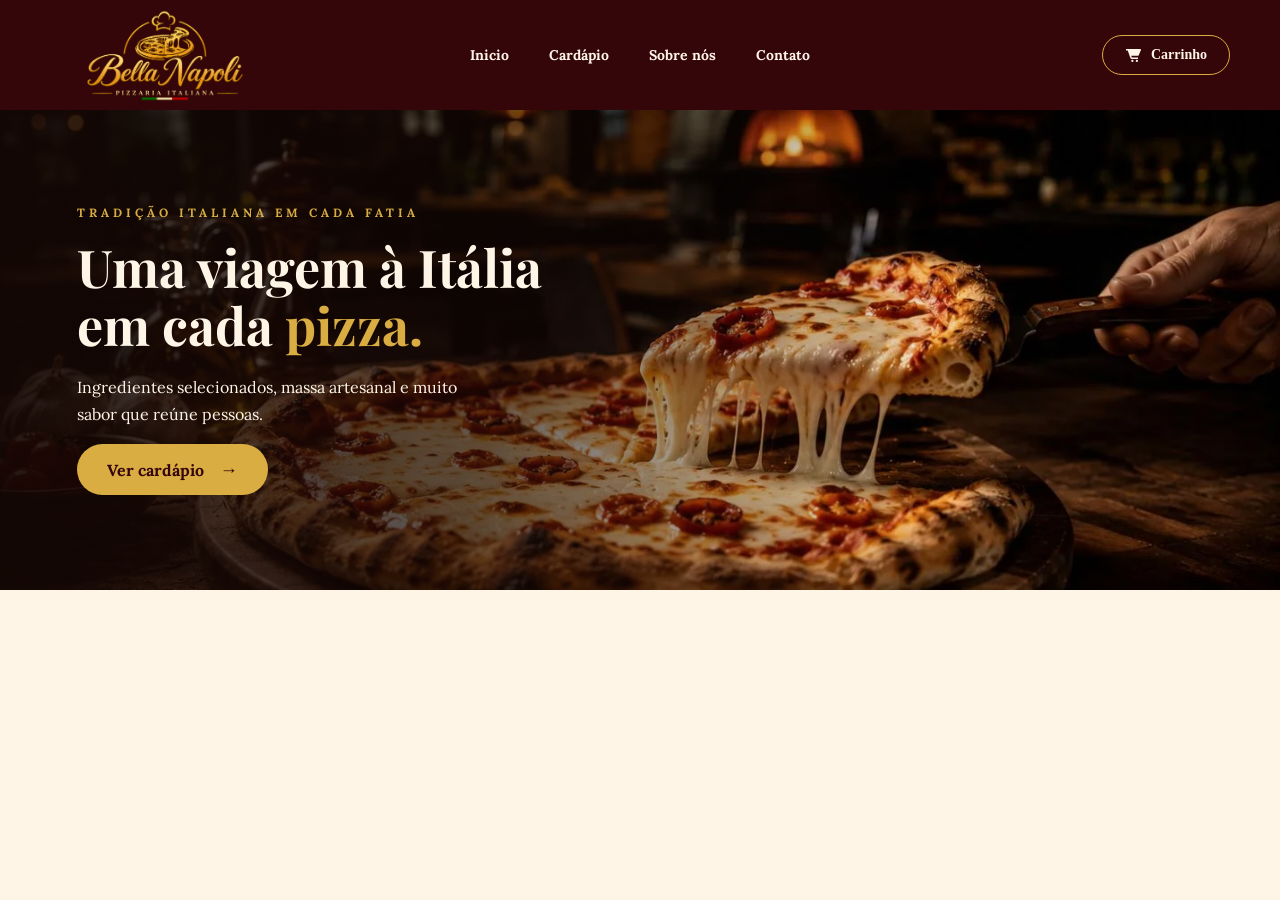
==== index.html @ bfe7753c "Primeiro commit - Bella Napoli" ====
<!DOCTYPE html>
<html lang="pt-br">

<head>
    <meta charset="UTF-8">
    <meta name="viewport" content="width=device-width, initial-scale=1.0">
    <title>Bella Napoli | Pizzaria Italiana</title>
    <link rel="stylesheet" href="style.css">
    <link href="https://unpkg.com/boxicons@2.1.4/css/boxicons.min.css" rel="stylesheet">

    <link rel="preconnect" href="https://fonts.googleapis.com">
    <link rel="preconnect" href="https://fonts.gstatic.com" crossorigin>
    <link
        href="https://fonts.googleapis.com/css2?family=Playfair+Display:wght@400;500;600;700&family=Lora:wght@400;500;600;700&family=Cormorant+Garamond:wght@400;500;600;700&display=swap"
        rel="stylesheet">

</head>

<body>
    <header>
        <div class="logo">
            <a href="#">
                <img src="img/logo.png" alt="">
            </a>
        </div>


        <nav>
            <a href="#" class="ativo">Inicio</a>
            <a href="#" class="ativo">Cardápio</a>
            <a href="#" class="ativo">Sobre nós</a>
            <a href="#" class="ativo">Contato</a>
        </nav>

        <button>
            <i class="bx bxs-cart-alt"></i>
            <a href="#">Carrinho</a>
        </button>

    </header>

    <main>

        <section class="hero">

            <div class="hero-conteudo ">

                <span class="hero-subtitulo">
                    TRADIÇÃO ITALIANA EM CADA FATIA
                </span>

                <h1>
                    Uma viagem à Itália <br>
                    em cada <span class="destaque">pizza.</span>

                </h1>

                <p>
                    Ingredientes selecionados, massa artesanal
                    e muito sabor que reúne pessoas.
                </p>

                <a href="#cardapio" class="btn-cardapio">
                    Ver cardápio <span>→</span>
                </a>
            </div>

        </section>

    </main>
</body>

</html>
---- style.css ----
body {
    background-color: #fff5e7;
    margin: 0;
}

header {
    background-color: #350609;
    width: 100%;
    height: 110px;

    display: flex;
    justify-content: space-between;
    align-items: center;
    padding: 0 50px;
    box-sizing: border-box;
    position: relative;
}

nav {
    display: flex;
    gap: 40px;
    left: 50%;
    position: absolute;
    transform: translateX(-50%);
    align-items: center;
    font-size: 14px;
    font-family: Georgia, 'Times New Roman', Times, serif;
    font-weight: bold;
}

nav a {
    color: #fff5e7;
    text-decoration: none;
    position: relative;
    transition: color 0.3s ease;

}

nav a,
p,
button {
    font-family: 'Lora', serif;
}

nav a:hover {
    color: #d9ad42;
}

nav a::after {
    content: "";
    position: absolute;
    left: 0;
    bottom: -20px;
    width: 100%;
    height: 3px;
    background-color: #d9ad42;
    transform: scaleX(0);
    transition: transform 0.3s ease;
}

nav a:hover::after {
    transform: scaleX(1);
}

.logo a {
    color: #fff5e7;
    font-size: 24px;
    font-weight: bold;
    display: flex;
    justify-content: space-between;
    text-decoration: none;
}

button {
    background-color: #350609;
    border: 1px solid #d9ad42;
    border-radius: 30px;
    padding: 10px 22px;
    display: flex;
    align-items: center;
    gap: 8px;
}

button a {
    color: #fff5e7;
    text-decoration: none;
    font-family: Georgia, 'Times New Roman', Times, serif;
    font-size: 14px;
    font-weight: 700;
}

.bxs-cart-alt {
    font-size: 18px;
    color: #fff5e7;
}

.logo img {
    width: 230px;
    height: auto;
    max-height: 95px;
    object-fit: contain;
    display: block;
}

.hero-subtitulo {
    display: block;
    color: #d9ad42;
    font-family: 'Lora', serif;
    font-size: 12px;
    font-weight: bold;
    letter-spacing: 4px;
    margin-bottom: 18px;
}

.hero h1 {
    color: #fff5e7;
    font-family: 'Playfair Display', serif;
    font-size: 52px;
    line-height: 1.12;
    margin: 0 0 20px;
}

.hero .destaque {
    color: #d9ad42;
}

.hero p {
    max-width: 420px;
}

.btn-cardapio span {
    margin-left: 12px;
    font-size: 18px;
}

.hero {
    min-height: 480px;

    background-image:
        linear-gradient(90deg,
            rgba(20, 7, 4, 0.92) 0%,
            rgba(20, 7, 4, 0.65) 38%,
            rgba(20, 7, 4, 0.05) 72%),
        url("img/baner.webp");

    background-size: cover;
    background-position: center;
    background-repeat: no-repeat;

    display: flex;
    align-items: center;
    padding: 40px 6%;
    box-sizing: border-box;
}

.hero p {
    color: #fff5e7;
    max-width: 420px;
    font-size: 16px;
    line-height: 1.7;
}

.btn-cardapio {
    display: inline-block;
    background-color: #d9ad42;
    color: #350609;
    padding: 14px 30px;
    border-radius: 30px;
    text-decoration: none;
    font-family: 'Lora', serif;
    font-weight: bold;
    transition: 0.3s ease;
}

.btn-cardapio:hover {
    background-color: #fff5e7;
    transform: translateY(-2px);
}

/* Notebook e telas médias */
@media (max-width: 1024px) {
    header {
        padding: 0 25px;
    }

    nav {
        gap: 20px;
    }

    .hero h1 {
        font-size: 44px;
    }
}

/* Celulares */
@media (max-width: 768px) {
    header {
        height: auto;
        min-height: 100px;
        padding: 15px 20px;
        flex-wrap: wrap;
        gap: 15px;
    }

    .logo img {
        width: 160px;
        max-height: 70px;
    }

    nav {
        position: static;
        transform: none;
        order: 3;
        width: 100%;
        justify-content: center;
        flex-wrap: wrap;
        gap: 15px;
    }

    nav a {
        font-size: 13px;
    }

    nav a::after {
        bottom: -6px;
    }

    header button {
        padding: 8px 12px;
    }

    .hero {
        min-height: 420px;
        padding: 35px 24px;
        background-position: center;
    }

    .hero-conteudo {
        max-width: 100%;
    }

    .hero h1 {
        font-size: 36px;
    }

    .hero p {
        font-size: 15px;
        line-height: 1.6;
    }

    .hero-subtitulo {
        font-size: 10px;
        letter-spacing: 2px;
    }
}

/* Celulares bem estreitos */
@media (max-width: 375px) {
    .hero h1 {
        font-size: 30px;
    }

    .logo img {
        width: 135px;
    }

    nav {
        gap: 10px;
    }
}
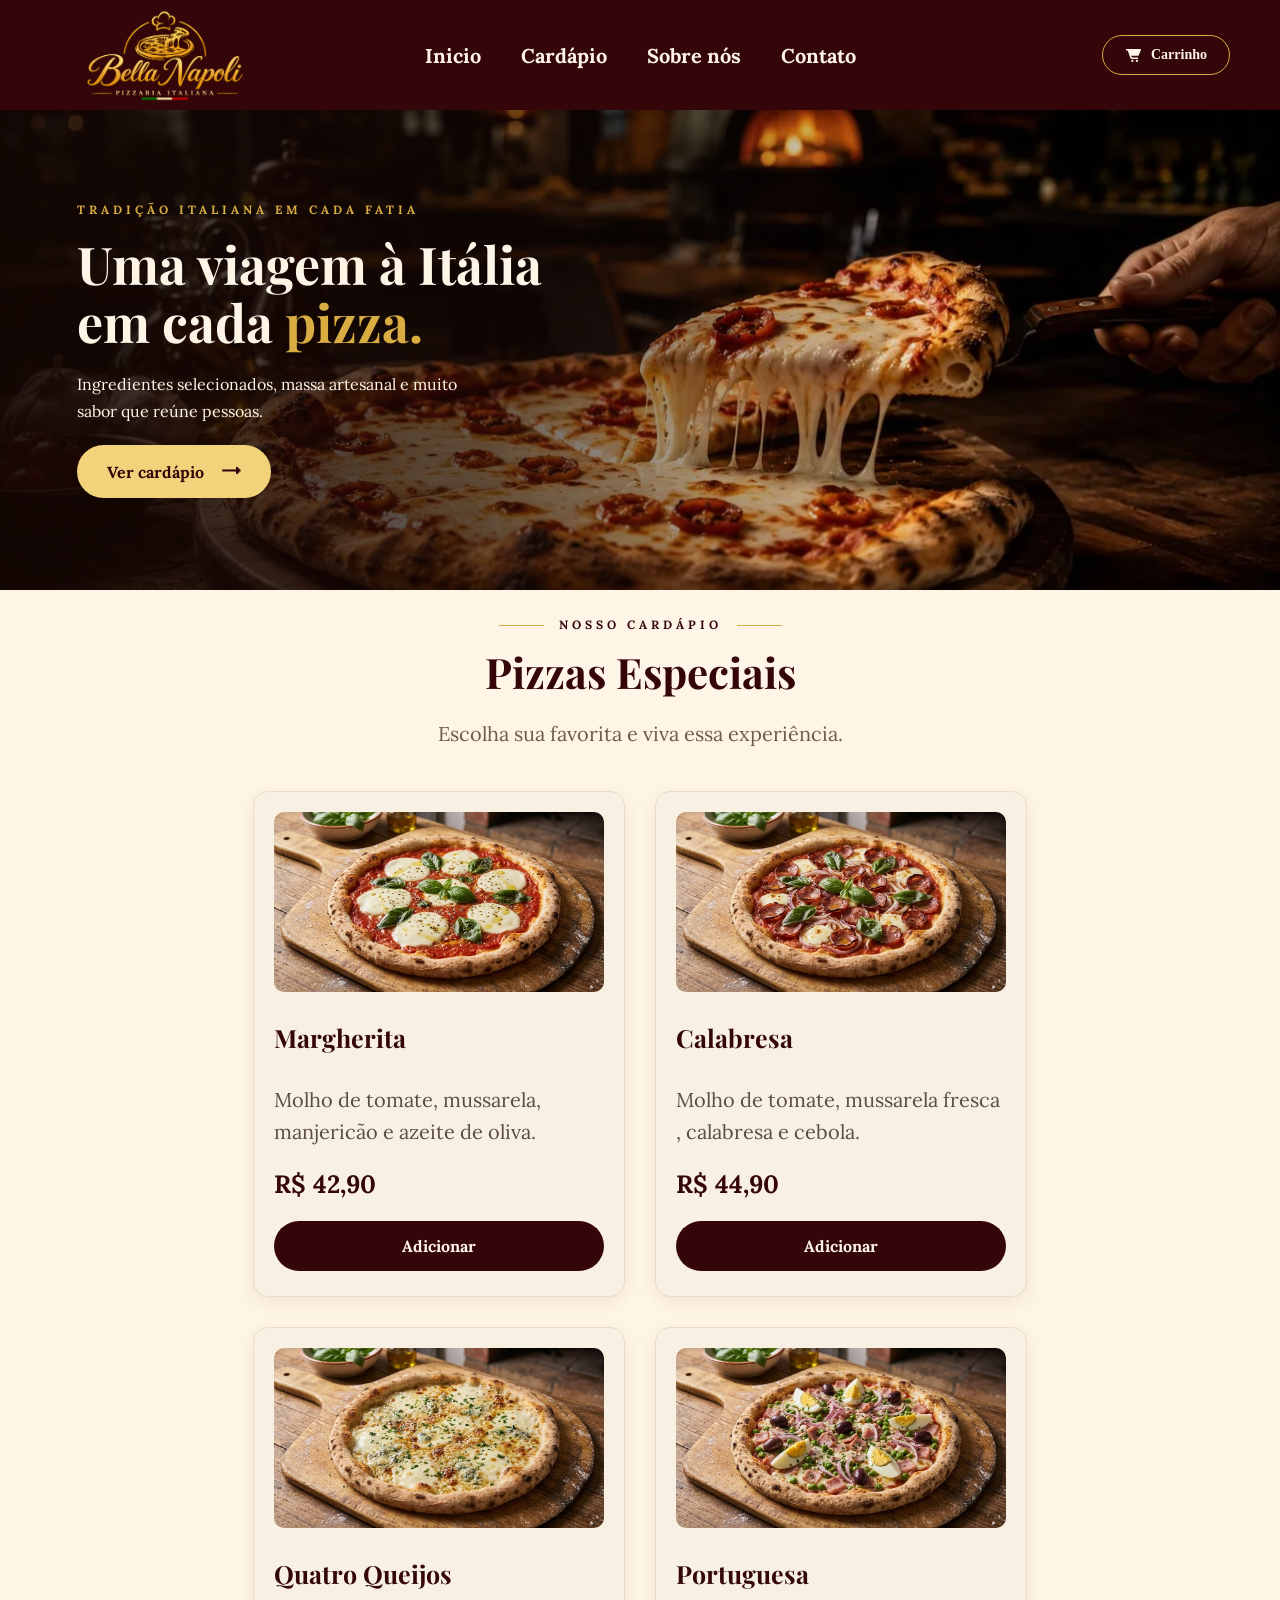
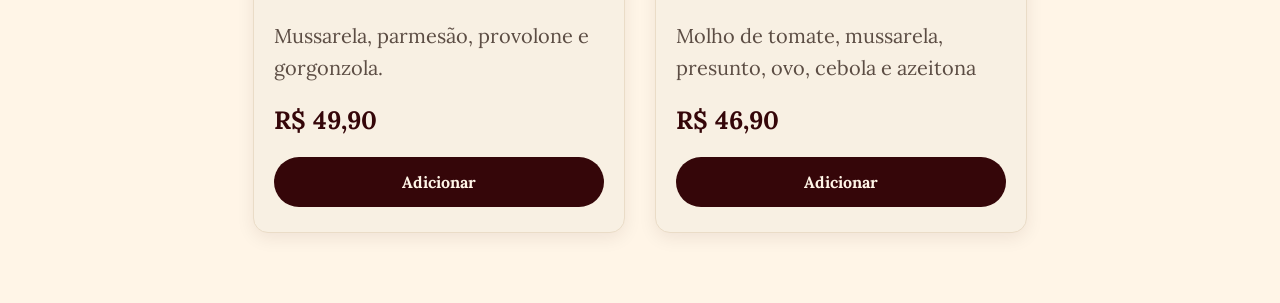
==== commit eb066520: "Estiliza botões dos cards" ====
--- a/index.html
+++ b/index.html
@@ -26,8 +26,8 @@
 
 
         <nav>
-            <a href="#" class="ativo">Inicio</a>
-            <a href="#" class="ativo">Cardápio</a>
+            <a href="index.html" class="ativo">Inicio</a>
+            <a href="cardapio.html" class="ativo">Cardápio</a>
             <a href="#" class="ativo">Sobre nós</a>
             <a href="#" class="ativo">Contato</a>
         </nav>
@@ -61,8 +61,66 @@
                 </p>
 
                 <a href="#cardapio" class="btn-cardapio">
-                    Ver cardápio <span>→</span>
+                    Ver cardápio <span class="seta">⭢</span>
                 </a>
+            </div>
+
+        </section>
+
+        <section class="cardapio" id="cardapio">
+
+            <div class="cardapio-conteudo">
+
+                <span class="cardapio-subtitulo">
+                    <span class="linha-dourada"></span>
+                    NOSSO CARDÁPIO
+                    <span class="linha-dourada"></span>
+                </span>
+
+                <h2>Pizzas <span>Especiais</span></h2>
+
+                <p>Escolha sua favorita e viva essa experiência.</p>
+
+            </div>
+
+            <!-- CARDS DAS PIZZAS -->
+
+            <div class="card-container">
+
+
+                <div class="card">
+                    <img src="img/Pizza de Margherita.jpg" alt="Pizza Margherita">
+                    <h3>Margherita</h3>
+                    <p>Molho de tomate, mussarela, manjericão e azeite de oliva.</p>
+                    <span>R$ 42,90</span>
+                    <button class="btn-adicionar">Adicionar</button>
+                </div>
+                <div class="card">
+                    <img src="img/Pizza de Calabresa.jpg" alt="Pizza Calabresa">
+
+                    <h3>Calabresa</h3>
+                    <p>Molho de tomate, mussarela fresca , calabresa e cebola.</p>
+                    <span>R$ 44,90</span>
+                    <button class="btn-adicionar">Adicionar</button>
+                </div>
+                <div class="card">
+                    <img src="img/Pizza 4 Queijos.jpg" alt="Pizza Quatro Queijos">
+
+                    <h3>Quatro Queijos</h3>
+                    <p>Mussarela, parmesão, provolone e gorgonzola.</p>
+                    <span>R$ 49,90</span>
+                    <button class="btn-adicionar">Adicionar</button>
+
+                </div>
+                <div class="card">
+                    <img src="img/Pizza de portuguesa.jpg" alt="Pizza Portuguesa">
+
+                    <h3>Portuguesa</h3>
+                    <p>Molho de tomate, mussarela, presunto, ovo, cebola e azeitona</p>
+                    <span>R$ 46,90</span>
+                    <button class="btn-adicionar">Adicionar</button>
+                </div>
+
             </div>
 
         </section>
--- a/style.css
+++ b/style.css
@@ -33,6 +33,7 @@
     text-decoration: none;
     position: relative;
     transition: color 0.3s ease;
+    font-size: 20px;
 
 }
 
@@ -158,11 +159,16 @@
     max-width: 420px;
     font-size: 16px;
     line-height: 1.7;
+    margin-bottom: 20px;
 }
 
 .btn-cardapio {
-    display: inline-block;
-    background-color: #d9ad42;
+    display: inline-flex;
+    align-items: center;
+    justify-content: center;
+    gap: 5px;
+
+    background-color: #f2d27a;
     color: #350609;
     padding: 14px 30px;
     border-radius: 30px;
@@ -171,6 +177,14 @@
     font-weight: bold;
     transition: 0.3s ease;
 }
+
+.btn-cardapio .seta {
+    margin-left: 12px;
+    font-size: 20px;
+    font-weight: 600;
+    display: inline-block;
+}
+
 
 .btn-cardapio:hover {
     background-color: #fff5e7;
@@ -267,4 +281,158 @@
     nav {
         gap: 10px;
     }
+}
+
+.cardapio {
+    background-color: #fff5e7;
+    padding: 25px 6% 70px;
+    text-align: center;
+}
+
+.cardapio-conteudo {
+    max-width: 800px;
+    margin: 0 auto;
+}
+
+.cardapio-subtitulo {
+    display: block;
+    color: #350609;
+    font-family: 'Lora', serif;
+    font-size: 12px;
+    font-weight: bold;
+    letter-spacing: 4px;
+    margin-bottom: 2px;
+
+
+    display: flex;
+    align-items: center;
+    justify-content: center;
+    gap: 15px;
+
+}
+
+.cardapio h2 {
+    color: #350609;
+    font-family: 'Playfair Display', serif;
+    font-size: 42px;
+    margin: 0 0 8px;
+}
+}
+
+.cardapio,
+h2,
+span {
+    color: #350609
+}
+
+.cardapio,
+p {
+    color: #6d5b50;
+    font-size: 20px;
+    font-family: 'lora' serif;
+    line-height: 1.7;
+    margin: 0;
+
+}
+
+.linha-dourada {
+    background-color: #d9ad42;
+    width: 45px;
+    height: 1px;
+}
+
+
+/* Organiza os cards */
+.card-container {
+    display: flex;
+    justify-content: center;
+    align-items: stretch;
+    flex-wrap: wrap;
+    gap: 30px;
+    margin-top: 40px;
+
+}
+
+/* Aparência de cada card */
+.card {
+    background-color: #f8f0e3;
+    width: 330px;
+    border: 1px solid #eadcc7;
+    border-radius: 15px;
+    overflow: hidden;
+    box-shadow: 0 5px 18px rgba(53, 6, 9, 0.08);
+    transition: transform 0.3s ease, box-shadow 0.3s ease;
+}
+
+/* Efeito ao passar o mouse */
+.card:hover {
+    transform: translateY(-5px);
+    box-shadow: 0 10px 25px rgba(53, 6, 9, 0.15);
+}
+
+/* Foto da pizza */
+.card img {
+    width: 100%;
+    height: 180px;
+    object-fit: cover;
+    display: block;
+}
+
+/* Informações da pizza */
+.card {
+    padding: 20px;
+    text-align: left;
+}
+
+.card h3 {
+    color: #350609;
+    font-family: 'Playfair Display', serif;
+    font-size: 25px;
+    margin: 1 0 10px;
+}
+
+.card p {
+    color: #5c4d44;
+    font-family: 'Lora', serif;
+    font-size: 20px;
+    line-height: 1.6;
+    margin: 0 0 15px;
+}
+
+.card span {
+    display: block;
+    color: #350609;
+    font-family: 'Lora', serif;
+    font-weight: bold;
+    font-size: 25px;
+    margin-bottom: 15px;
+}
+
+.card img {
+    border-radius: 10px;
+    width: 100%;
+}
+
+.btn-adicionar {
+    display: block;
+    width: 100%;
+    margin: 15px auto 5px;
+
+    background-color: #350609;
+    color: #fff5e7;
+    border: none;
+    border-radius: 25px;
+    padding: 15px 18px;
+
+    font-family: 'Lora', serif;
+    font-size: 16px;
+    font-weight: bold;
+
+    cursor: pointer;
+    transition: 0.3s ease;
+}
+
+.btn-adicionar:hover {
+    background-color: #5a1015;
+    transform: translateY(-2px);
 }
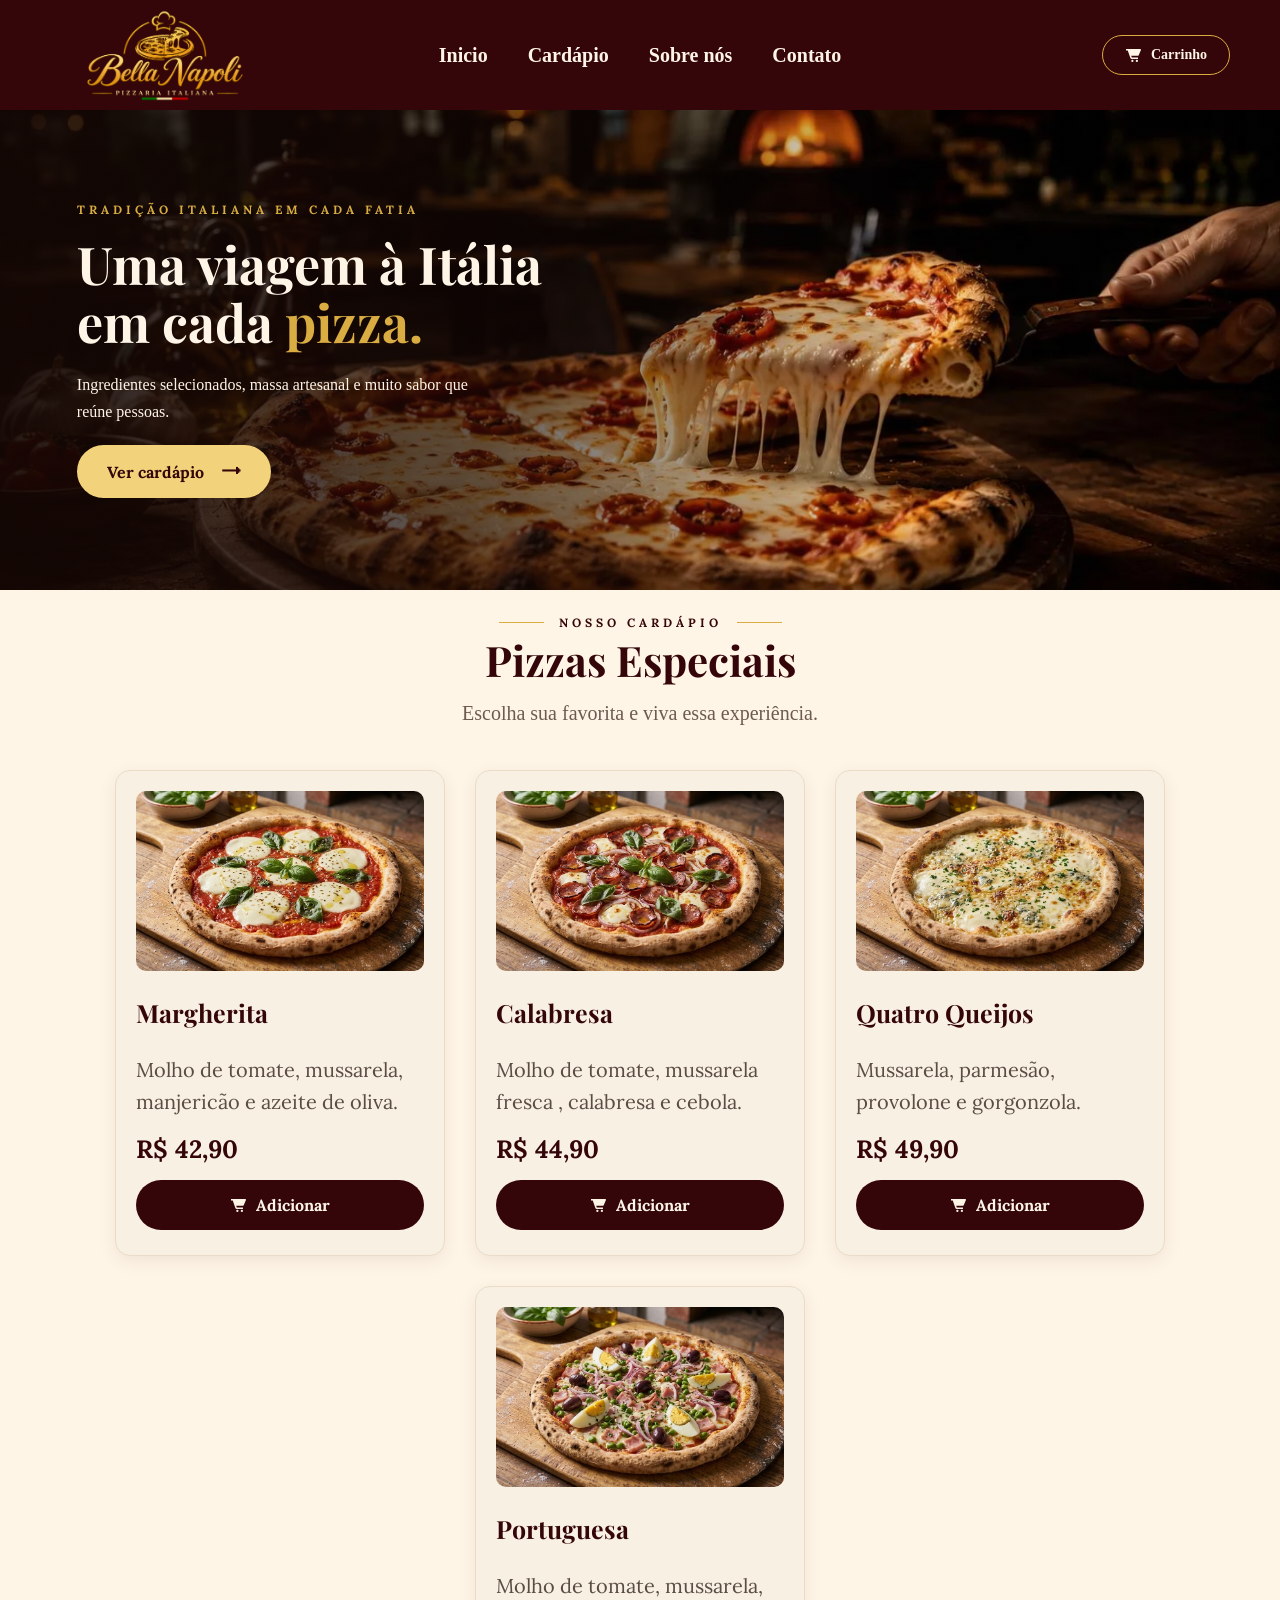
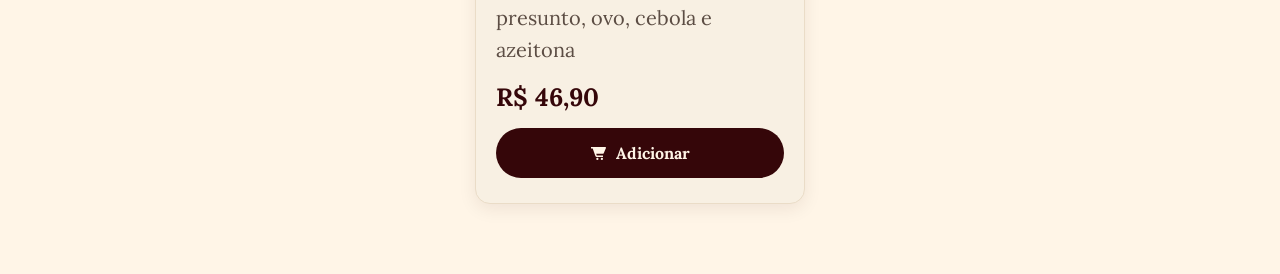
==== commit 5b3b1624: "Atualiza layout dos cards de pizza" ====
--- a/index.html
+++ b/index.html
@@ -93,7 +93,9 @@
                     <h3>Margherita</h3>
                     <p>Molho de tomate, mussarela, manjericão e azeite de oliva.</p>
                     <span>R$ 42,90</span>
-                    <button class="btn-adicionar">Adicionar</button>
+                    <button class="btn-adicionar"> <i class="bx bxs-cart-alt"></i>
+                        Adicionar
+                    </button>
                 </div>
                 <div class="card">
                     <img src="img/Pizza de Calabresa.jpg" alt="Pizza Calabresa">
@@ -101,7 +103,9 @@
                     <h3>Calabresa</h3>
                     <p>Molho de tomate, mussarela fresca , calabresa e cebola.</p>
                     <span>R$ 44,90</span>
-                    <button class="btn-adicionar">Adicionar</button>
+                    <button class="btn-adicionar"> <i class="bx bxs-cart-alt"></i>
+                        Adicionar
+                    </button>
                 </div>
                 <div class="card">
                     <img src="img/Pizza 4 Queijos.jpg" alt="Pizza Quatro Queijos">
@@ -109,7 +113,9 @@
                     <h3>Quatro Queijos</h3>
                     <p>Mussarela, parmesão, provolone e gorgonzola.</p>
                     <span>R$ 49,90</span>
-                    <button class="btn-adicionar">Adicionar</button>
+                    <button class="btn-adicionar"> <i class="bx bxs-cart-alt"></i>
+                        Adicionar
+                    </button>
 
                 </div>
                 <div class="card">
@@ -118,7 +124,9 @@
                     <h3>Portuguesa</h3>
                     <p>Molho de tomate, mussarela, presunto, ovo, cebola e azeitona</p>
                     <span>R$ 46,90</span>
-                    <button class="btn-adicionar">Adicionar</button>
+                    <button class="btn-adicionar"> <i class="bx bxs-cart-alt"></i>
+                        Adicionar
+                    </button>
                 </div>
 
             </div>
--- a/style.css
+++ b/style.css
@@ -37,9 +37,7 @@
 
 }
 
-nav a,
-p,
-button {
+nav a p button {
     font-family: 'Lora', serif;
 }
 
@@ -317,16 +315,12 @@
     font-size: 42px;
     margin: 0 0 8px;
 }
-}
-
-.cardapio,
-h2,
-span {
+
+.cardapio h2 span {
     color: #350609
 }
 
-.cardapio,
-p {
+.cardapio p {
     color: #6d5b50;
     font-size: 20px;
     font-family: 'lora' serif;
@@ -362,6 +356,8 @@
     overflow: hidden;
     box-shadow: 0 5px 18px rgba(53, 6, 9, 0.08);
     transition: transform 0.3s ease, box-shadow 0.3s ease;
+    box-sizing: border-box;
+
 }
 
 /* Efeito ao passar o mouse */
@@ -382,6 +378,9 @@
 .card {
     padding: 20px;
     text-align: left;
+    display: flex;
+    flex-direction: column;
+
 }
 
 .card h3 {
@@ -397,6 +396,7 @@
     font-size: 20px;
     line-height: 1.6;
     margin: 0 0 15px;
+    flex-grow: 1;
 }
 
 .card span {
@@ -413,9 +413,15 @@
     width: 100%;
 }
 
+
 .btn-adicionar {
-    display: block;
+    display: flex;
+    align-items: center;
+    justify-content: center;
+    gap: 8px;
+
     width: 100%;
+    box-sizing: border-box;
     margin: 15px auto 5px;
 
     background-color: #350609;
@@ -430,6 +436,13 @@
 
     cursor: pointer;
     transition: 0.3s ease;
+    margin-top: auto;
+}
+
+.btn-adicionar i {
+    font-size: 18px;
+    color: #fff5e7;
+    flex-shrink: 0;
 }
 
 .btn-adicionar:hover {
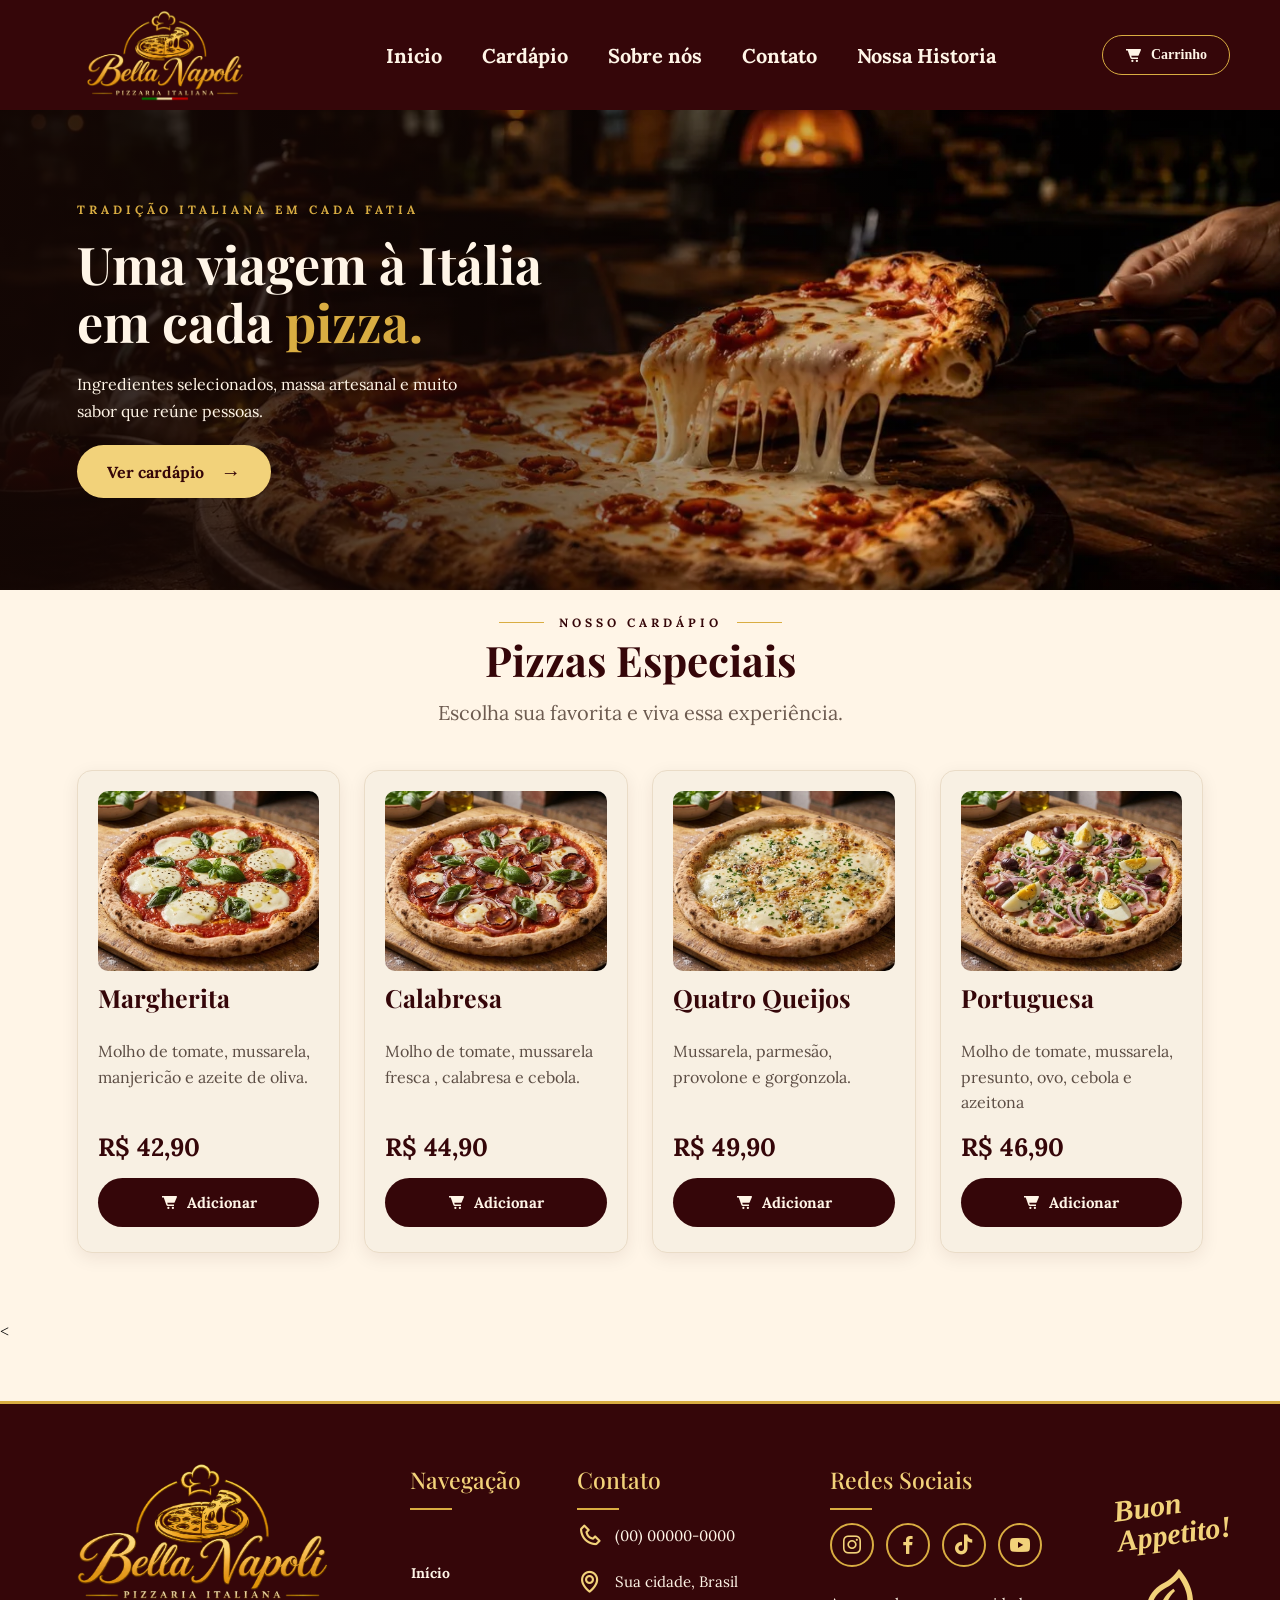
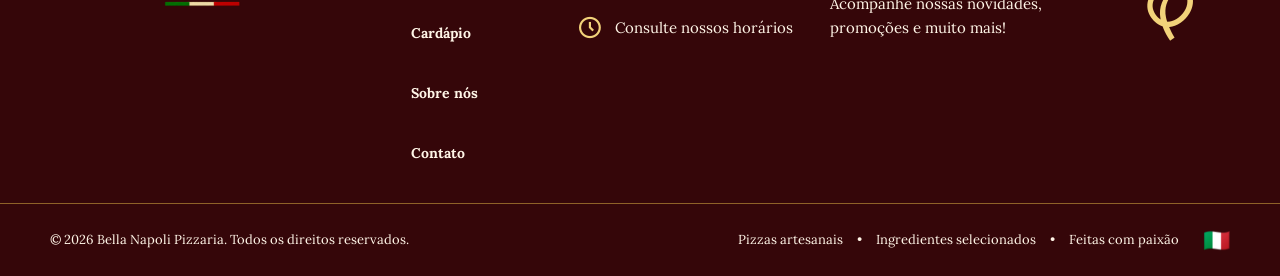
==== commit 9825fda4: "footer novo" ====
--- a/index.html
+++ b/index.html
@@ -30,6 +30,7 @@
             <a href="cardapio.html" class="ativo">Cardápio</a>
             <a href="#" class="ativo">Sobre nós</a>
             <a href="#" class="ativo">Contato</a>
+            <a href="#" class="ativo">Nossa Historia</a>
         </nav>
 
         <button>
@@ -61,7 +62,7 @@
                 </p>
 
                 <a href="#cardapio" class="btn-cardapio">
-                    Ver cardápio <span class="seta">⭢</span>
+                    Ver cardápio <span class="seta">→</span>
                 </a>
             </div>
 
@@ -134,6 +135,97 @@
         </section>
 
     </main>
+
+    <<footer class="footer">
+
+        <div class="conteudo-footer">
+
+            <!-- LOGO -->
+            <div class="logo-footer">
+                <img src="img/logo.png" alt="Bella Napoli">
+            </div>
+
+            <!-- NAVEGAÇÃO -->
+            <nav class="Navegacao-footer">
+                <h2>Navegação</h2>
+                <a href="index.html">Início</a>
+                <a href="#cardapio">Cardápio</a>
+                <a href="#">Sobre nós</a>
+                <a href="#">Contato</a>
+            </nav>
+
+            <!-- CONTATO -->
+            <div class="contato-footer">
+                <h2>Contato</h2>
+
+                <a href="#">
+                    <i class="bx bx-phone"></i>
+                    <span>(00) 00000-0000</span>
+                </a>
+
+                <p>
+                    <i class="bx bx-map"></i>
+                    <span>Sua cidade, Brasil</span>
+                </p>
+
+                <p>
+                    <i class="bx bx-time-five"></i>
+                    <span>Consulte nossos horários</span>
+                </p>
+            </div>
+
+            <!-- REDES SOCIAIS -->
+            <div class="redes-footer">
+                <h2>Redes Sociais</h2>
+
+                <div class="icones-redes">
+                    <a href="#" aria-label="Instagram">
+                        <i class="bx bxl-instagram"></i>
+                    </a>
+
+                    <a href="#" aria-label="Facebook">
+                        <i class="bx bxl-facebook"></i>
+                    </a>
+
+                    <a href="#" aria-label="TikTok">
+                        <i class="bx bxl-tiktok"></i>
+                    </a>
+
+                    <a href="#" aria-label="YouTube">
+                        <i class="bx bxl-youtube"></i>
+                    </a>
+                </div>
+
+                <p>
+                    Acompanhe nossas novidades,<br>
+                    promoções e muito mais!
+                </p>
+            </div>
+
+            <!-- DETALHE DECORATIVO -->
+            <div class="frase-footer">
+                <span>Buon<br>Appetito!</span>
+                <i class="bx bx-leaf"></i>
+            </div>
+
+        </div>
+
+        <!-- FAIXA INFERIOR -->
+        <div class="rodape-final">
+            <p>© 2026 Bella Napoli Pizzaria. Todos os direitos reservados.</p>
+
+            <div class="rodape-detalhes">
+                <span>Pizzas artesanais</span>
+                <span>•</span>
+                <span>Ingredientes selecionados</span>
+                <span>•</span>
+                <span>Feitas com paixão</span>
+                <span class="bandeira-italia">🇮🇹</span>
+            </div>
+        </div>
+
+        </footer>
+
 </body>
 
 </html>
--- a/style.css
+++ b/style.css
@@ -1,27 +1,31 @@
+*,
+*::before,
+*::after {
+    box-sizing: border-box;
+}
+
 body {
     background-color: #fff5e7;
     margin: 0;
 }
 
+/* CABEÇALHO */
 header {
     background-color: #350609;
     width: 100%;
-    height: 110px;
-
-    display: flex;
+    min-height: 110px;
+    display: grid;
+    grid-template-columns: auto 1fr auto;
     justify-content: space-between;
     align-items: center;
     padding: 0 50px;
-    box-sizing: border-box;
     position: relative;
 }
 
 nav {
     display: flex;
+    justify-self: center;
     gap: 40px;
-    left: 50%;
-    position: absolute;
-    transform: translateX(-50%);
     align-items: center;
     font-size: 14px;
     font-family: Georgia, 'Times New Roman', Times, serif;
@@ -34,10 +38,6 @@
     position: relative;
     transition: color 0.3s ease;
     font-size: 20px;
-
-}
-
-nav a p button {
     font-family: 'Lora', serif;
 }
 
@@ -70,29 +70,6 @@
     text-decoration: none;
 }
 
-button {
-    background-color: #350609;
-    border: 1px solid #d9ad42;
-    border-radius: 30px;
-    padding: 10px 22px;
-    display: flex;
-    align-items: center;
-    gap: 8px;
-}
-
-button a {
-    color: #fff5e7;
-    text-decoration: none;
-    font-family: Georgia, 'Times New Roman', Times, serif;
-    font-size: 14px;
-    font-weight: 700;
-}
-
-.bxs-cart-alt {
-    font-size: 18px;
-    color: #fff5e7;
-}
-
 .logo img {
     width: 230px;
     height: auto;
@@ -101,60 +78,73 @@
     display: block;
 }
 
-.hero-subtitulo {
-    display: block;
-    color: #d9ad42;
-    font-family: 'Lora', serif;
-    font-size: 12px;
-    font-weight: bold;
-    letter-spacing: 4px;
-    margin-bottom: 18px;
-}
-
-.hero h1 {
-    color: #fff5e7;
-    font-family: 'Playfair Display', serif;
-    font-size: 52px;
-    line-height: 1.12;
-    margin: 0 0 20px;
-}
-
-.hero .destaque {
-    color: #d9ad42;
-}
-
-.hero p {
-    max-width: 420px;
-}
-
-.btn-cardapio span {
-    margin-left: 12px;
+button {
+    background-color: #350609;
+    border: 1px solid #d9ad42;
+    border-radius: 30px;
+    padding: 10px 22px;
+    display: flex;
+    align-items: center;
+    gap: 8px;
+    font-family: 'Lora', serif;
+}
+
+button a {
+    color: #fff5e7;
+    text-decoration: none;
+    font-family: Georgia, 'Times New Roman', Times, serif;
+    font-size: 14px;
+    font-weight: 700;
+}
+
+.bxs-cart-alt {
     font-size: 18px;
-}
-
+    color: #fff5e7;
+}
+
+/* BANNER PRINCIPAL */
 .hero {
     min-height: 480px;
-
     background-image:
         linear-gradient(90deg,
             rgba(20, 7, 4, 0.92) 0%,
             rgba(20, 7, 4, 0.65) 38%,
             rgba(20, 7, 4, 0.05) 72%),
         url("img/baner.webp");
-
     background-size: cover;
     background-position: center;
     background-repeat: no-repeat;
-
     display: flex;
     align-items: center;
     padding: 40px 6%;
-    box-sizing: border-box;
+}
+
+.hero-subtitulo {
+    display: block;
+    color: #d9ad42;
+    font-family: 'Lora', serif;
+    font-size: 12px;
+    font-weight: bold;
+    letter-spacing: 4px;
+    margin-bottom: 18px;
+}
+
+.hero h1 {
+    color: #fff5e7;
+    font-family: 'Playfair Display', serif;
+    font-size: 52px;
+    line-height: 1.12;
+    margin: 0 0 20px;
+}
+
+.hero .destaque {
+    color: #d9ad42;
 }
 
 .hero p {
     color: #fff5e7;
     max-width: 420px;
+    font-family: 'Lora', serif;
     font-size: 16px;
     line-height: 1.7;
     margin-bottom: 20px;
@@ -165,7 +155,6 @@
     align-items: center;
     justify-content: center;
     gap: 5px;
-
     background-color: #f2d27a;
     color: #350609;
     padding: 14px 30px;
@@ -176,6 +165,11 @@
     transition: 0.3s ease;
 }
 
+.btn-cardapio span {
+    margin-left: 12px;
+    font-size: 18px;
+}
+
 .btn-cardapio .seta {
     margin-left: 12px;
     font-size: 20px;
@@ -183,104 +177,12 @@
     display: inline-block;
 }
 
-
 .btn-cardapio:hover {
     background-color: #fff5e7;
     transform: translateY(-2px);
 }
 
-/* Notebook e telas médias */
-@media (max-width: 1024px) {
-    header {
-        padding: 0 25px;
-    }
-
-    nav {
-        gap: 20px;
-    }
-
-    .hero h1 {
-        font-size: 44px;
-    }
-}
-
-/* Celulares */
-@media (max-width: 768px) {
-    header {
-        height: auto;
-        min-height: 100px;
-        padding: 15px 20px;
-        flex-wrap: wrap;
-        gap: 15px;
-    }
-
-    .logo img {
-        width: 160px;
-        max-height: 70px;
-    }
-
-    nav {
-        position: static;
-        transform: none;
-        order: 3;
-        width: 100%;
-        justify-content: center;
-        flex-wrap: wrap;
-        gap: 15px;
-    }
-
-    nav a {
-        font-size: 13px;
-    }
-
-    nav a::after {
-        bottom: -6px;
-    }
-
-    header button {
-        padding: 8px 12px;
-    }
-
-    .hero {
-        min-height: 420px;
-        padding: 35px 24px;
-        background-position: center;
-    }
-
-    .hero-conteudo {
-        max-width: 100%;
-    }
-
-    .hero h1 {
-        font-size: 36px;
-    }
-
-    .hero p {
-        font-size: 15px;
-        line-height: 1.6;
-    }
-
-    .hero-subtitulo {
-        font-size: 10px;
-        letter-spacing: 2px;
-    }
-}
-
-/* Celulares bem estreitos */
-@media (max-width: 375px) {
-    .hero h1 {
-        font-size: 30px;
-    }
-
-    .logo img {
-        width: 135px;
-    }
-
-    nav {
-        gap: 10px;
-    }
-}
-
+/* SEÇÃO DO CARDÁPIO */
 .cardapio {
     background-color: #fff5e7;
     padding: 25px 6% 70px;
@@ -293,20 +195,16 @@
 }
 
 .cardapio-subtitulo {
-    display: block;
     color: #350609;
     font-family: 'Lora', serif;
     font-size: 12px;
     font-weight: bold;
     letter-spacing: 4px;
     margin-bottom: 2px;
-
-
     display: flex;
     align-items: center;
     justify-content: center;
     gap: 15px;
-
 }
 
 .cardapio h2 {
@@ -317,16 +215,15 @@
 }
 
 .cardapio h2 span {
-    color: #350609
+    color: #350609;
 }
 
 .cardapio p {
     color: #6d5b50;
     font-size: 20px;
-    font-family: 'lora' serif;
+    font-family: 'Lora', serif;
     line-height: 1.7;
     margin: 0;
-
 }
 
 .linha-dourada {
@@ -335,65 +232,60 @@
     height: 1px;
 }
 
-
-/* Organiza os cards */
+/* ORGANIZAÇÃO DOS CARDS */
 .card-container {
-    display: flex;
+    display: grid;
+    grid-template-columns: repeat(4, minmax(0, 1fr));
     justify-content: center;
     align-items: stretch;
-    flex-wrap: wrap;
-    gap: 30px;
-    margin-top: 40px;
-
-}
-
-/* Aparência de cada card */
+    gap: 24px;
+    width: 100%;
+    max-width: 1200px;
+    margin: 40px auto 0;
+}
+
+/* CARD INDIVIDUAL */
 .card {
     background-color: #f8f0e3;
-    width: 330px;
+    width: 100%;
+    min-width: 0;
+    max-width: none;
+    padding: 20px;
     border: 1px solid #eadcc7;
     border-radius: 15px;
     overflow: hidden;
     box-shadow: 0 5px 18px rgba(53, 6, 9, 0.08);
     transition: transform 0.3s ease, box-shadow 0.3s ease;
-    box-sizing: border-box;
-
-}
-
-/* Efeito ao passar o mouse */
+    text-align: left;
+    display: flex;
+    flex-direction: column;
+}
+
 .card:hover {
     transform: translateY(-5px);
     box-shadow: 0 10px 25px rgba(53, 6, 9, 0.15);
 }
 
-/* Foto da pizza */
 .card img {
     width: 100%;
     height: 180px;
     object-fit: cover;
+    object-position: center;
     display: block;
-}
-
-/* Informações da pizza */
-.card {
-    padding: 20px;
-    text-align: left;
-    display: flex;
-    flex-direction: column;
-
+    border-radius: 10px;
 }
 
 .card h3 {
     color: #350609;
     font-family: 'Playfair Display', serif;
     font-size: 25px;
-    margin: 1 0 10px;
+    margin-top: 10px;
 }
 
 .card p {
     color: #5c4d44;
     font-family: 'Lora', serif;
-    font-size: 20px;
+    font-size: 16px;
     line-height: 1.6;
     margin: 0 0 15px;
     flex-grow: 1;
@@ -408,35 +300,23 @@
     margin-bottom: 15px;
 }
 
-.card img {
-    border-radius: 10px;
-    width: 100%;
-}
-
-
 .btn-adicionar {
     display: flex;
     align-items: center;
     justify-content: center;
     gap: 8px;
-
     width: 100%;
-    box-sizing: border-box;
-    margin: 15px auto 5px;
-
+    margin: auto 0 5px;
     background-color: #350609;
     color: #fff5e7;
     border: none;
     border-radius: 25px;
-    padding: 15px 18px;
-
-    font-family: 'Lora', serif;
-    font-size: 16px;
+    padding: 15px 12px;
+    font-family: 'Lora', serif;
+    font-size: 15px;
     font-weight: bold;
-
     cursor: pointer;
     transition: 0.3s ease;
-    margin-top: auto;
 }
 
 .btn-adicionar i {
@@ -448,4 +328,470 @@
 .btn-adicionar:hover {
     background-color: #5a1015;
     transform: translateY(-2px);
+}
+
+/* NOTEBOOKS E TELAS MÉDIAS */
+@media (max-width: 1024px) {
+    header {
+        padding: 0 25px;
+    }
+
+    nav {
+        gap: 20px;
+    }
+
+    .hero h1 {
+        font-size: 44px;
+    }
+
+    .card-container {
+        grid-template-columns: repeat(2, minmax(0, 1fr));
+        gap: 24px;
+    }
+
+    .card {
+        max-width: 320px;
+        justify-self: center;
+    }
+}
+
+/* TABLETS E CELULARES */
+@media (max-width: 768px) {
+    header {
+        min-height: 100px;
+        padding: 15px;
+        gap: 15px;
+        grid-template-columns: minmax(0, 1fr) auto;
+        align-items: center;
+    }
+
+    header .logo {
+        grid-column: 1;
+        grid-row: 1;
+        min-width: 0;
+    }
+
+    .logo img {
+        width: 140px;
+        max-width: 100%;
+        max-height: 70px;
+    }
+
+    header button {
+        grid-column: 2;
+        grid-row: 1;
+        justify-self: end;
+        white-space: nowrap;
+        flex-shrink: 0;
+        padding: 7px 10px;
+        gap: 5px;
+    }
+
+    header button a {
+        white-space: nowrap;
+        font-size: 12px;
+    }
+
+    header .bxs-cart-alt {
+        font-size: 16px;
+        flex-shrink: 0;
+    }
+
+    nav {
+        position: static;
+        transform: none;
+        width: 100%;
+        grid-column: 1 / -1;
+        grid-row: 2;
+        justify-self: center;
+        justify-content: center;
+        flex-wrap: wrap;
+        gap: 15px;
+    }
+
+    nav a {
+        font-size: 13px;
+        white-space: nowrap;
+    }
+
+    nav a::after {
+        bottom: -6px;
+    }
+
+    .hero {
+        min-height: 420px;
+        padding: 35px 24px;
+        background-position: center;
+    }
+
+    .hero-conteudo {
+        max-width: 100%;
+    }
+
+    .hero h1 {
+        font-size: 36px;
+    }
+
+    .hero p {
+        font-size: 15px;
+        line-height: 1.6;
+    }
+
+    .hero-subtitulo {
+        font-size: 10px;
+        letter-spacing: 2px;
+    }
+
+    .cardapio {
+        padding: 30px 5% 50px;
+    }
+
+    .cardapio h2 {
+        font-size: 34px;
+    }
+
+    .cardapio p {
+        font-size: 16px;
+    }
+
+    /* DOIS CARDS POR LINHA */
+    .card-container {
+        grid-template-columns: repeat(2, minmax(0, 1fr));
+        column-gap: 8px;
+        row-gap: 20px;
+    }
+
+    .card {
+        width: 100%;
+        max-width: none;
+        padding: 14px;
+    }
+
+    .card img {
+        height: 200px;
+    }
+
+    .card h3 {
+        font-size: 23px;
+    }
+
+    .card p {
+        font-size: 16px;
+    }
+
+    .card span {
+        font-size: 23px;
+    }
+
+    .btn-adicionar {
+        font-size: 15px;
+        padding: 14px 12px;
+    }
+}
+
+/* CELULARES: UM CARD POR LINHA */
+@media (max-width: 600px) {
+    .card-container {
+        grid-template-columns: minmax(0, 340px);
+        justify-content: center;
+        gap: 20px;
+    }
+
+    .card {
+        width: 100%;
+        max-width: 310px;
+        padding: 16px;
+    }
+
+    .card img {
+        height: 200px;
+    }
+}
+
+/* CELULARES ESTREITOS */
+@media (max-width: 375px) {
+    header {
+        padding: 12px 10px;
+        column-gap: 6px;
+    }
+
+    .logo img {
+        width: 115px;
+    }
+
+    header button {
+        padding: 6px 8px;
+        gap: 4px;
+    }
+
+    header button a {
+        font-size: 11px;
+    }
+
+    nav {
+        gap: 10px;
+    }
+
+    nav a {
+        font-size: 12px;
+    }
+
+    .hero h1 {
+        font-size: 30px;
+    }
+
+    .card img {
+        height: 170px;
+    }
+
+    .card-container {
+        grid-template-columns: minmax(0, 300px);
+        justify-content: center;
+        padding: 0;
+    }
+
+    .card {
+        width: 100%;
+        max-width: 250px;
+        padding: 14px;
+        justify-self: center;
+    }
+}
+
+/* FOOTER */
+.footer {
+    background: #350609;
+    color: #fff5e7;
+    border-top: 3px solid #d9ad42;
+    margin-top: 60px;
+    font-family: 'Lora', serif;
+}
+
+.conteudo-footer {
+    display: grid;
+    grid-template-columns: 1.4fr 0.7fr 1fr 1.15fr 0.45fr;
+    gap: 35px;
+    align-items: start;
+    padding: 55px 50px 40px;
+}
+
+/* LOGO */
+.logo-footer img {
+    width: 100%;
+    max-width: 350px;
+    display: block;
+}
+
+.logo-footer p {
+    text-align: center;
+    font-size: 17px;
+    line-height: 1.6;
+    margin-top: 25px;
+}
+
+/* TÍTULOS */
+.footer h2 {
+    color: #f2d27a;
+    font-family: 'Playfair Display', serif;
+    font-size: 23px;
+    font-weight: 500;
+    margin: 5px 0 28px;
+    position: relative;
+}
+
+.footer h2::after {
+    content: "";
+    position: absolute;
+    left: 0;
+    bottom: -15px;
+    width: 42px;
+    height: 2px;
+    background: #d9ad42;
+}
+
+/* NAVEGAÇÃO */
+.Navegacao-footer {
+    display: flex;
+    flex-direction: column;
+    align-items: flex-start;
+}
+
+.Navegacao-footer a {
+    color: #fff5e7;
+    text-decoration: none;
+    font-size: 14px;
+    margin: 1px;
+    transition: color 0.3s;
+}
+
+.Navegacao-footer a:hover {
+    color: #f2d27a;
+}
+
+/* CONTATO */
+.contato-footer>a,
+.contato-footer>p {
+    display: flex;
+    align-items: center;
+    gap: 12px;
+    color: #fff5e7;
+    font-size: 15px;
+    line-height: 1.6;
+    text-decoration: none;
+    margin: 0 0 20px;
+}
+
+.contato-footer i {
+    color: #f2d27a;
+    font-size: 26px;
+    flex-shrink: 0;
+}
+
+/* REDES SOCIAIS */
+.icones-redes {
+    display: flex;
+    flex-wrap: wrap;
+    gap: 12px;
+    margin: 5px 0 25px;
+}
+
+.icones-redes a {
+    width: 44px;
+    height: 44px;
+    border: 2px solid #d9ad42;
+    border-radius: 50%;
+    display: flex;
+    align-items: center;
+    justify-content: center;
+    color: #f2d27a;
+    font-size: 24px;
+    text-decoration: none;
+    transition: 0.3s;
+}
+
+.icones-redes a:hover {
+    background: #d9ad42;
+    color: #350609;
+    transform: translateY(-3px);
+}
+
+.redes-footer>p {
+    font-size: 15px;
+    line-height: 1.6;
+}
+
+/* BUON APPETITO */
+.frase-footer {
+    display: flex;
+    flex-direction: column;
+    align-items: center;
+    padding-top: 30px;
+    color: #f2d27a;
+}
+
+.frase-footer span {
+    font-family: 'Cormorant Garamond', serif;
+    font-size: 30px;
+    font-style: italic;
+    font-weight: 600;
+    line-height: 1;
+    transform: rotate(-8deg);
+}
+
+.frase-footer i {
+    font-size: 65px;
+    margin-top: 25px;
+    transform: rotate(-35deg);
+}
+
+/* FAIXA INFERIOR */
+.rodape-final {
+    border-top: 1px solid rgba(217, 173, 66, 0.55);
+    padding: 22px 50px;
+    display: flex;
+    align-items: center;
+    justify-content: space-between;
+    gap: 20px;
+    font-size: 13px;
+}
+
+.rodape-final p {
+    margin: 0;
+}
+
+.rodape-detalhes {
+    display: flex;
+    align-items: center;
+    gap: 14px;
+    flex-wrap: wrap;
+}
+
+.bandeira-italia {
+    font-size: 22px;
+    margin-left: 10px;
+}
+
+/* TABLET */
+@media (max-width: 1024px) {
+    .conteudo-footer {
+        grid-template-columns: repeat(2, minmax(0, 1fr));
+        gap: 40px 30px;
+        padding: 45px 30px;
+    }
+
+    .logo-footer img {
+        max-width: 280px;
+    }
+
+    .frase-footer {
+        display: none;
+    }
+
+    .rodape-final {
+        padding: 22px 30px;
+    }
+}
+
+/* CELULAR */
+@media (max-width: 500px) {
+    .conteudo-footer {
+        grid-template-columns: 1fr;
+        gap: 35px;
+        padding: 40px 25px;
+    }
+
+    .logo-footer img {
+        max-width: 260px;
+        margin: 0 auto;
+    }
+
+    .logo-footer p {
+        font-size: 15px;
+    }
+
+    .footer h2 {
+        font-size: 22px;
+    }
+
+    .frase-footer {
+        display: flex;
+        align-items: flex-start;
+        padding-top: 0;
+    }
+
+    .frase-footer i {
+        font-size: 45px;
+    }
+
+    .rodape-final {
+        flex-direction: column;
+        text-align: center;
+        padding: 22px 20px;
+        gap: 15px;
+    }
+
+    .rodape-detalhes {
+        justify-content: center;
+        gap: 8px;
+    }
 }
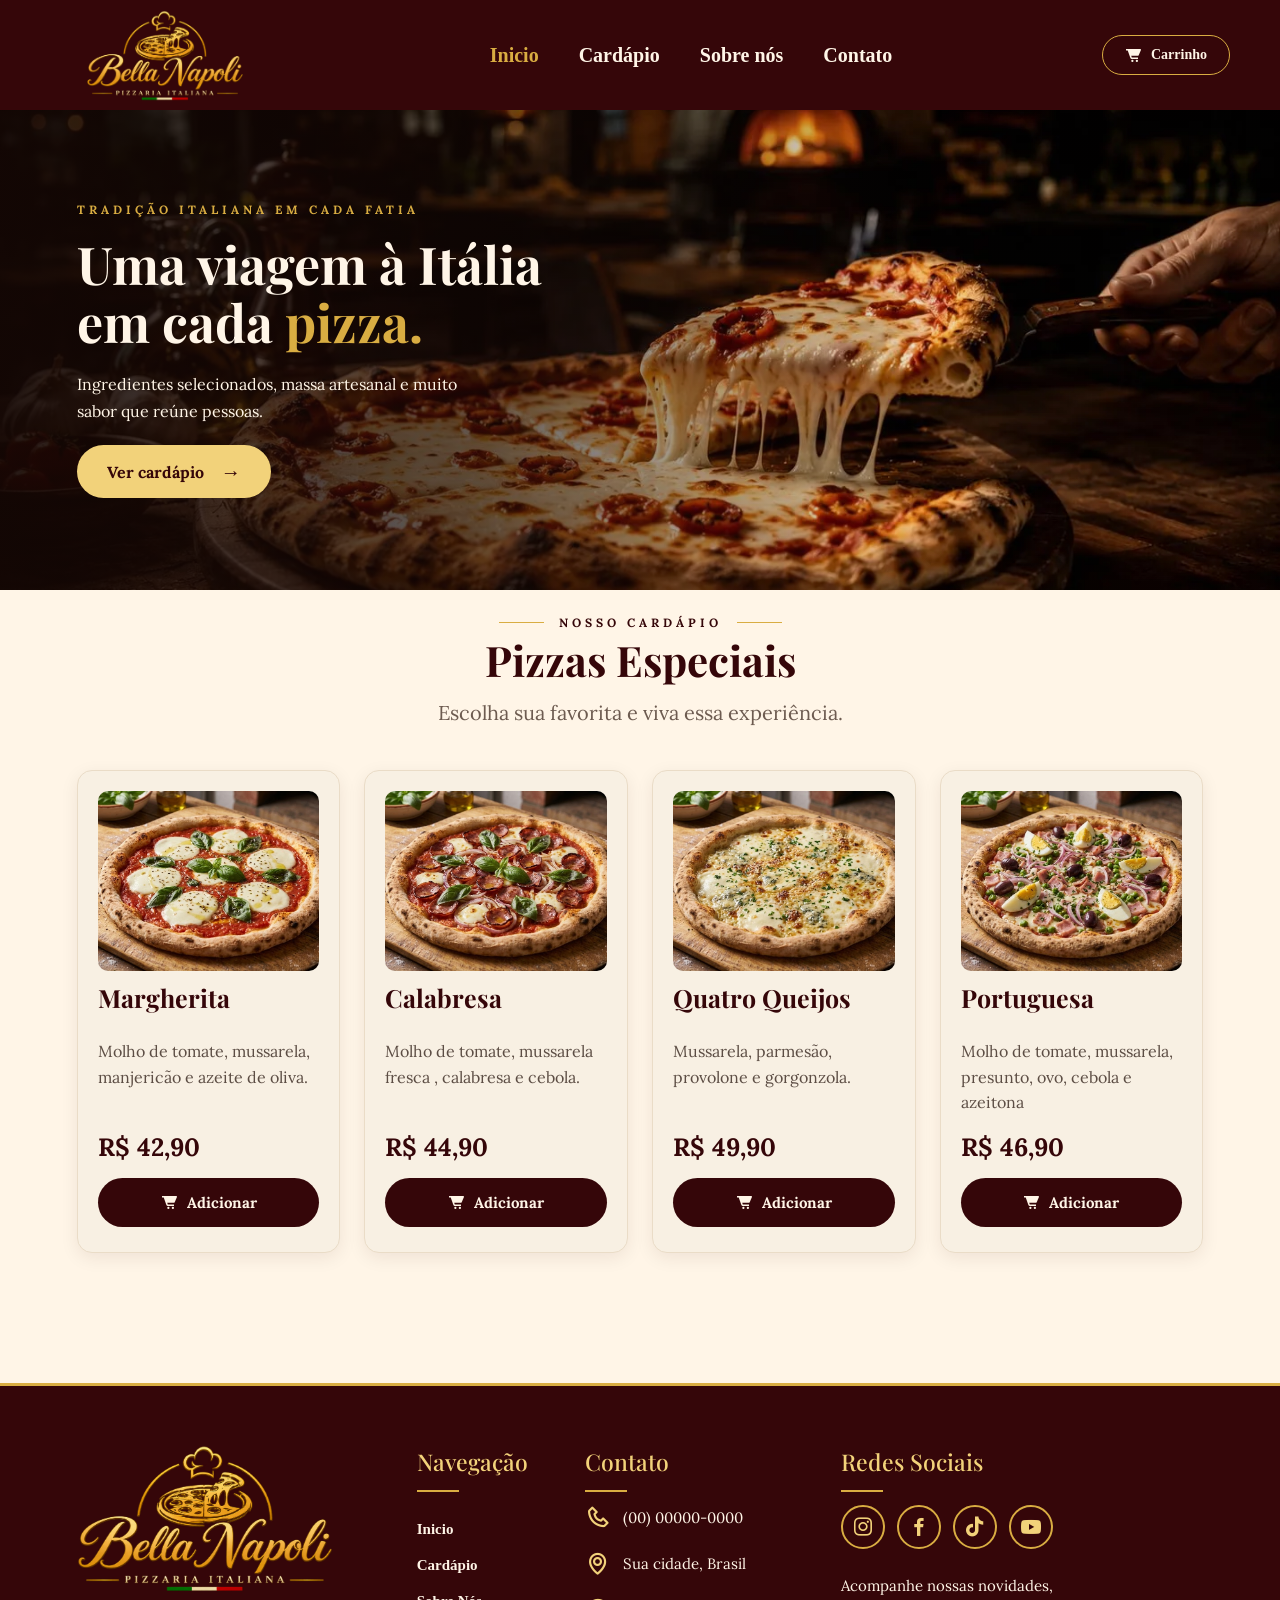
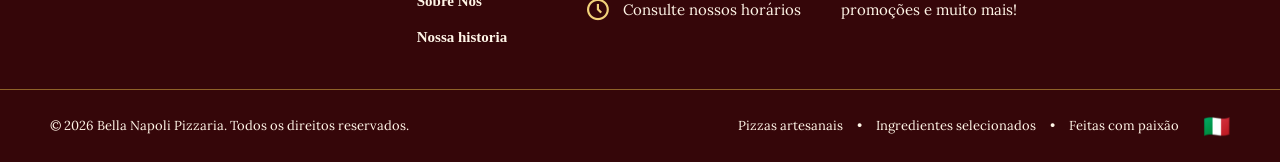
==== commit ae251cb6: "Subindo cardápio" ====
--- a/index.html
+++ b/index.html
@@ -27,10 +27,9 @@
 
         <nav>
             <a href="index.html" class="ativo">Inicio</a>
-            <a href="cardapio.html" class="ativo">Cardápio</a>
-            <a href="#" class="ativo">Sobre nós</a>
-            <a href="#" class="ativo">Contato</a>
-            <a href="#" class="ativo">Nossa Historia</a>
+            <a href="cardapio.html">Cardápio</a>
+            <a href="#">Sobre nós</a>
+            <a href="#">Contato</a>
         </nav>
 
         <button>
@@ -61,7 +60,7 @@
                     e muito sabor que reúne pessoas.
                 </p>
 
-                <a href="#cardapio" class="btn-cardapio">
+                <a href="cardapio.html" class="btn-cardapio">
                     Ver cardápio <span class="seta">→</span>
                 </a>
             </div>
@@ -136,7 +135,7 @@
 
     </main>
 
-    <<footer class="footer">
+    <footer class="footer">
 
         <div class="conteudo-footer">
 
@@ -148,10 +147,10 @@
             <!-- NAVEGAÇÃO -->
             <nav class="Navegacao-footer">
                 <h2>Navegação</h2>
-                <a href="index.html">Início</a>
-                <a href="#cardapio">Cardápio</a>
-                <a href="#">Sobre nós</a>
-                <a href="#">Contato</a>
+                <span>Inicio</span>
+                <span>Cardápio</span>
+                <span>Sobre Nós</span>
+                <span>Nossa historia</span>
             </nav>
 
             <!-- CONTATO -->
@@ -200,12 +199,6 @@
                     Acompanhe nossas novidades,<br>
                     promoções e muito mais!
                 </p>
-            </div>
-
-            <!-- DETALHE DECORATIVO -->
-            <div class="frase-footer">
-                <span>Buon<br>Appetito!</span>
-                <i class="bx bx-leaf"></i>
             </div>
 
         </div>
@@ -224,7 +217,7 @@
             </div>
         </div>
 
-        </footer>
+    </footer>
 
 </body>
 
--- a/style.css
+++ b/style.css
@@ -7,6 +7,10 @@
 body {
     background-color: #fff5e7;
     margin: 0;
+}
+
+html {
+    overflow-y: scroll;
 }
 
 /* CABEÇALHO */
@@ -38,7 +42,8 @@
     position: relative;
     transition: color 0.3s ease;
     font-size: 20px;
-    font-family: 'Lora', serif;
+    font-family: 'Cormorant Garamond', serif;
+
 }
 
 nav a:hover {
@@ -205,6 +210,10 @@
     align-items: center;
     justify-content: center;
     gap: 15px;
+}
+
+nav a.ativo {
+    color: #d9ad42;
 }
 
 .cardapio h2 {
@@ -614,14 +623,21 @@
     display: flex;
     flex-direction: column;
     align-items: flex-start;
-}
-
-.Navegacao-footer a {
-    color: #fff5e7;
+    gap: 12px;
+}
+
+.Navegacao-footer span {
+    margin: 0;
+    font-family: 'Cormorant Garamond', serif;
+    display: flex;
+    align-items: center;
+    gap: 12px;
+    color: #fff5e7;
+    font-size: 15px;
+    line-height: 1.6;
     text-decoration: none;
-    font-size: 14px;
-    margin: 1px;
-    transition: color 0.3s;
+    margin: 0;
+
 }
 
 .Navegacao-footer a:hover {
@@ -680,29 +696,6 @@
     line-height: 1.6;
 }
 
-/* BUON APPETITO */
-.frase-footer {
-    display: flex;
-    flex-direction: column;
-    align-items: center;
-    padding-top: 30px;
-    color: #f2d27a;
-}
-
-.frase-footer span {
-    font-family: 'Cormorant Garamond', serif;
-    font-size: 30px;
-    font-style: italic;
-    font-weight: 600;
-    line-height: 1;
-    transform: rotate(-8deg);
-}
-
-.frase-footer i {
-    font-size: 65px;
-    margin-top: 25px;
-    transform: rotate(-35deg);
-}
 
 /* FAIXA INFERIOR */
 .rodape-final {
@@ -743,10 +736,6 @@
         max-width: 280px;
     }
 
-    .frase-footer {
-        display: none;
-    }
-
     .rodape-final {
         padding: 22px 30px;
     }
@@ -773,16 +762,6 @@
         font-size: 22px;
     }
 
-    .frase-footer {
-        display: flex;
-        align-items: flex-start;
-        padding-top: 0;
-    }
-
-    .frase-footer i {
-        font-size: 45px;
-    }
-
     .rodape-final {
         flex-direction: column;
         text-align: center;
@@ -794,4 +773,68 @@
         justify-content: center;
         gap: 8px;
     }
+}
+
+/* BANNER CARDÁPIO */
+
+.banner-cardapio {
+    min-height: 480px;
+    background-image:
+        linear-gradient(90deg,
+            rgba(20, 7, 4, 0.92) 0%,
+            rgba(20, 7, 4, 0.65) 38%,
+            rgba(20, 7, 4, 0.05) 72%),
+        url("img/baner.webp");
+
+    background-size: cover;
+    background-position: center;
+    background-repeat: no-repeat;
+
+    display: flex;
+    align-items: center;
+    padding: 40px 6%;
+}
+
+.conteudo-banner span {
+    color: #d9ad42;
+    font-family: 'Lora', serif;
+    text-transform: uppercase;
+    display: flex;
+    align-items: center;
+    justify-content: center;
+    gap: 20px;
+    width: fit-content;
+    white-space: nowrap;
+    font-size: 22px;
+}
+
+.conteudo-banner span::before,
+.conteudo-banner span::after {
+    content: "";
+    width: 85px;
+    height: 2px;
+    background-color: #d9ad42;
+    font-family: 'Lora', serif;
+}
+
+.conteudo-banner h1 {
+    color: #fff5e7;
+    font-family: 'Playfair Display', serif;
+    font-size: 58px;
+    margin: 15px 0;
+}
+
+.conteudo-banner h1 strong {
+    color: #d9ad42;
+}
+
+.conteudo-banner p {
+    color: #fff5e7;
+    font-family: 'Lora', serif;
+    font-size: 20px;
+}
+
+.conteudo-banner {
+    width: 100%;
+    max-width: 1200px;
 }
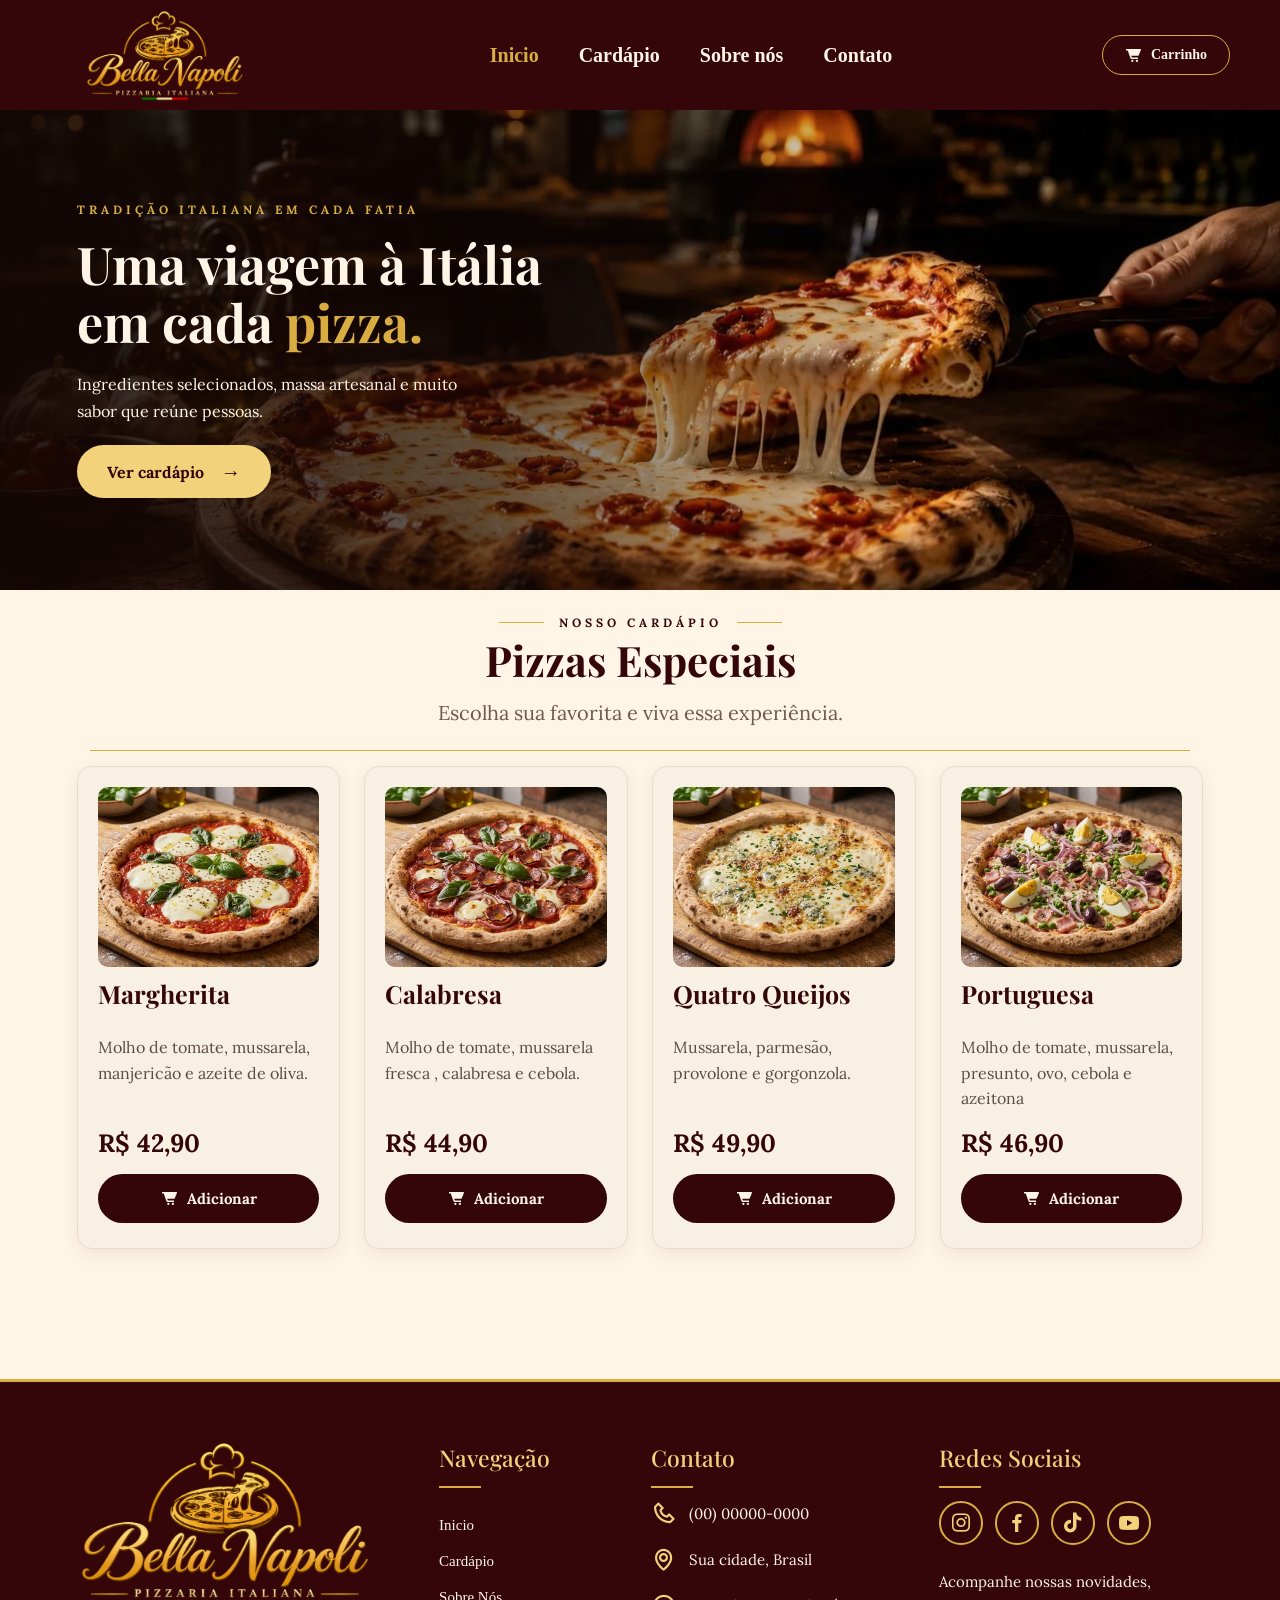
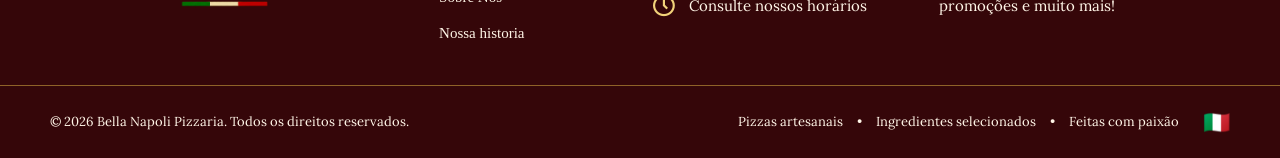
==== commit 6a4c2681: "Atualizando a página do cardápio" ====
--- a/index.html
+++ b/index.html
@@ -28,8 +28,8 @@
         <nav>
             <a href="index.html" class="ativo">Inicio</a>
             <a href="cardapio.html">Cardápio</a>
-            <a href="#">Sobre nós</a>
-            <a href="#">Contato</a>
+            <a href="sobrenos.html">Sobre nós</a>
+            <a href="#contato">Contato</a>
         </nav>
 
         <button>
@@ -154,7 +154,7 @@
             </nav>
 
             <!-- CONTATO -->
-            <div class="contato-footer">
+            <div class="contato-footer" id="contato">
                 <h2>Contato</h2>
 
                 <a href="#">
--- a/style.css
+++ b/style.css
@@ -4,9 +4,17 @@
     box-sizing: border-box;
 }
 
+html,
+body {
+    margin: 0;
+    width: 100%;
+    min-width: 0;
+}
+
 body {
     background-color: #fff5e7;
     margin: 0;
+    overflow-x: clip;
 }
 
 html {
@@ -26,7 +34,7 @@
     position: relative;
 }
 
-nav {
+header nav {
     display: flex;
     justify-self: center;
     gap: 40px;
@@ -36,7 +44,7 @@
     font-weight: bold;
 }
 
-nav a {
+header nav a {
     color: #fff5e7;
     text-decoration: none;
     position: relative;
@@ -46,11 +54,11 @@
 
 }
 
-nav a:hover {
+header nav a:hover {
     color: #d9ad42;
 }
 
-nav a::after {
+header nav a::after {
     content: "";
     position: absolute;
     left: 0;
@@ -62,7 +70,7 @@
     transition: transform 0.3s ease;
 }
 
-nav a:hover::after {
+header nav a:hover::after {
     transform: scaleX(1);
 }
 
@@ -250,7 +258,7 @@
     gap: 24px;
     width: 100%;
     max-width: 1200px;
-    margin: 40px auto 0;
+    margin: 15px auto 0;
 }
 
 /* CARD INDIVIDUAL */
@@ -345,7 +353,7 @@
         padding: 0 25px;
     }
 
-    nav {
+    header nav {
         gap: 20px;
     }
 
@@ -406,7 +414,7 @@
         flex-shrink: 0;
     }
 
-    nav {
+    header nav {
         position: static;
         transform: none;
         width: 100%;
@@ -415,15 +423,16 @@
         justify-self: center;
         justify-content: center;
         flex-wrap: wrap;
-        gap: 15px;
-    }
-
-    nav a {
-        font-size: 13px;
+        gap: 22px;
+        row-gap: 14px;
+    }
+
+    header nav a {
+        font-size: 16px;
         white-space: nowrap;
     }
 
-    nav a::after {
+    header nav a::after {
         bottom: -6px;
     }
 
@@ -495,6 +504,30 @@
     .btn-adicionar {
         font-size: 15px;
         padding: 14px 12px;
+    }
+
+    .banner-cardapio {
+        min-height: 380px;
+        padding: 30px 24px;
+    }
+
+    .conteudo-banner span {
+        font-size: 13px;
+        gap: 10px;
+    }
+
+    .conteudo-banner span::before,
+    .conteudo-banner span::after {
+        width: 30px;
+    }
+
+    .conteudo-banner h1 {
+        font-size: 36px;
+    }
+
+    .conteudo-banner p {
+        font-size: 15px;
+        line-height: 1.6;
     }
 }
 
@@ -537,12 +570,12 @@
         font-size: 11px;
     }
 
-    nav {
-        gap: 10px;
-    }
-
-    nav a {
-        font-size: 12px;
+    header nav {
+        gap: 15px;
+    }
+
+    header nav a {
+        font-size: 15px;
     }
 
     .hero h1 {
@@ -744,9 +777,19 @@
 /* CELULAR */
 @media (max-width: 500px) {
     .conteudo-footer {
-        grid-template-columns: 1fr;
+        grid-template-columns: minmax(0, 1fr);
         gap: 35px;
         padding: 40px 25px;
+        width: 100%;
+    }
+
+    .conteudo-footer>* {
+        min-width: 0;
+    }
+
+    .footer {
+        width: 100%;
+        overflow-x: clip;
     }
 
     .logo-footer img {
@@ -793,6 +836,8 @@
     display: flex;
     align-items: center;
     padding: 40px 6%;
+    width: 100%;
+    max-width: 100%;
 }
 
 .conteudo-banner span {
@@ -837,4 +882,109 @@
 .conteudo-banner {
     width: 100%;
     max-width: 1200px;
+}
+
+.footer {
+    width: 100%;
+    max-width: 100%;
+    box-sizing: border-box;
+}
+
+.conteudo-footer {
+    width: 100%;
+    min-width: 0;
+    box-sizing: border-box;
+}
+
+@media (min-width: 1025px) {
+    .conteudo-footer {
+        grid-template-columns: 1.4fr 0.7fr 1fr 1.15fr;
+    }
+}
+
+/* AJUSTE DO BANNER DO CARDÁPIO NO CELULAR */
+@media (max-width: 768px) {
+
+    .conteudo-banner span {
+        font-size: 10px;
+        gap: 10px;
+    }
+
+    .conteudo-banner span::before,
+    .conteudo-banner span::after {
+        width: 30px;
+    }
+
+    .conteudo-banner h1 {
+        font-size: 36px;
+        line-height: 1.12;
+        margin: 15px 0 20px;
+    }
+
+    .conteudo-banner p {
+        font-size: 15px;
+        line-height: 1.6;
+    }
+
+}
+
+/* AJUSTE DO HEADER PARA TABLETS */
+@media (min-width: 601px) and (max-width: 768px) {
+
+    header nav {
+        gap: 30px;
+    }
+
+    header nav a {
+        font-size: 19px;
+    }
+
+}
+
+#tradicionais {
+    padding-top: 0;
+}
+
+#tradicionais .card-container {
+    margin-top: 1px;
+}
+
+.cardapio-conteudo {
+    max-width: 1100px;
+    margin: 0 auto;
+    border-bottom: 1px solid #d9ad42;
+    padding-bottom: 20px;
+}
+
+/* CATEGORIAS DO CARDÁPIO */
+
+.categorias {
+    display: flex;
+    justify-content: center;
+    align-items: center;
+    gap: 20px;
+    flex-wrap: wrap;
+    margin-top: 25px;
+}
+
+.categorias a {
+    text-decoration: none;
+    color: white;
+    font-family: 'Lora', serif;
+    font-size: 16px;
+    font-weight: bold;
+    padding: 10px 24px;
+    border: 1px solid #d9ad42;
+    border-radius: 25px;
+    transition: 0.3s ease;
+    background-color: #350609;
+    transition: 0.3s ease;
+}
+
+.categorias a:hover {
+    background-color: #350609;
+    color: #d9ad42;
+    transform: translateY(-5px);
+    box-shadow: 0 5px 15px rgba(53, 6, 9, 0.18);
+    border-color: #350609;
 }
